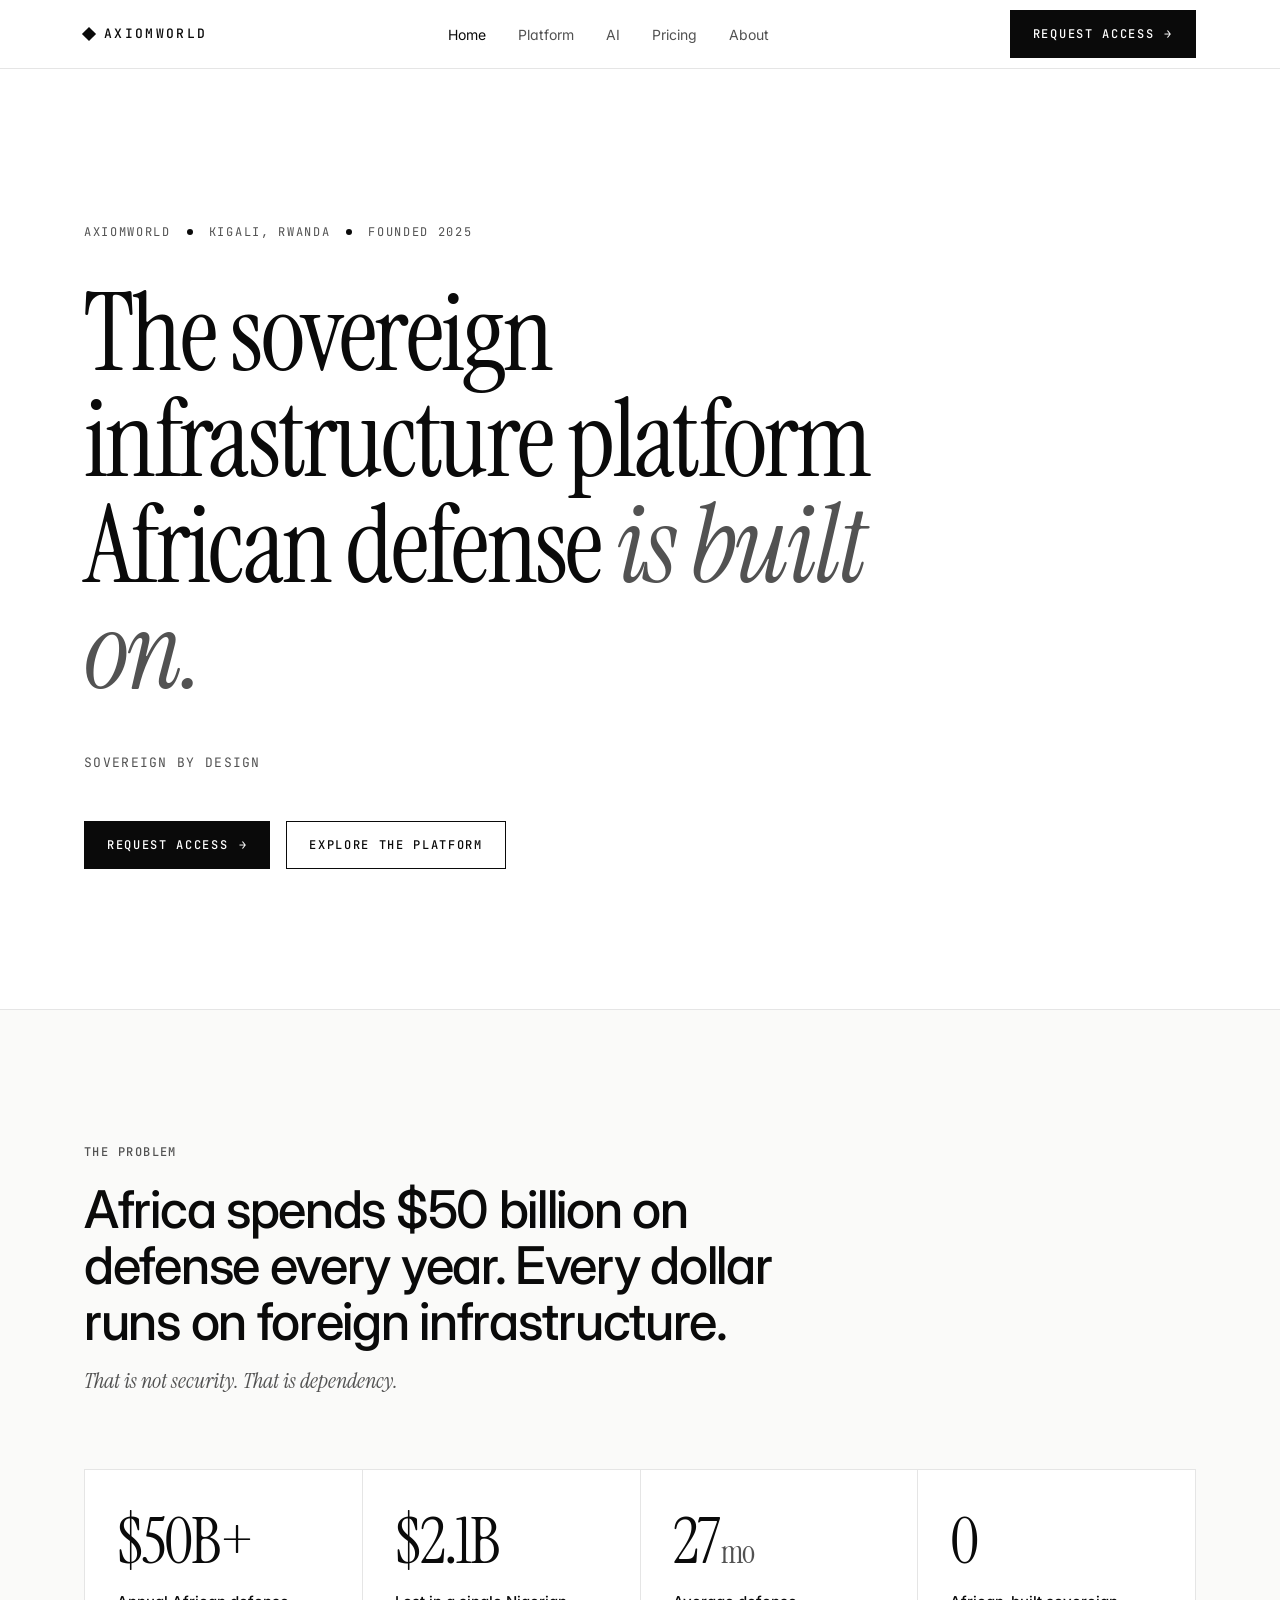
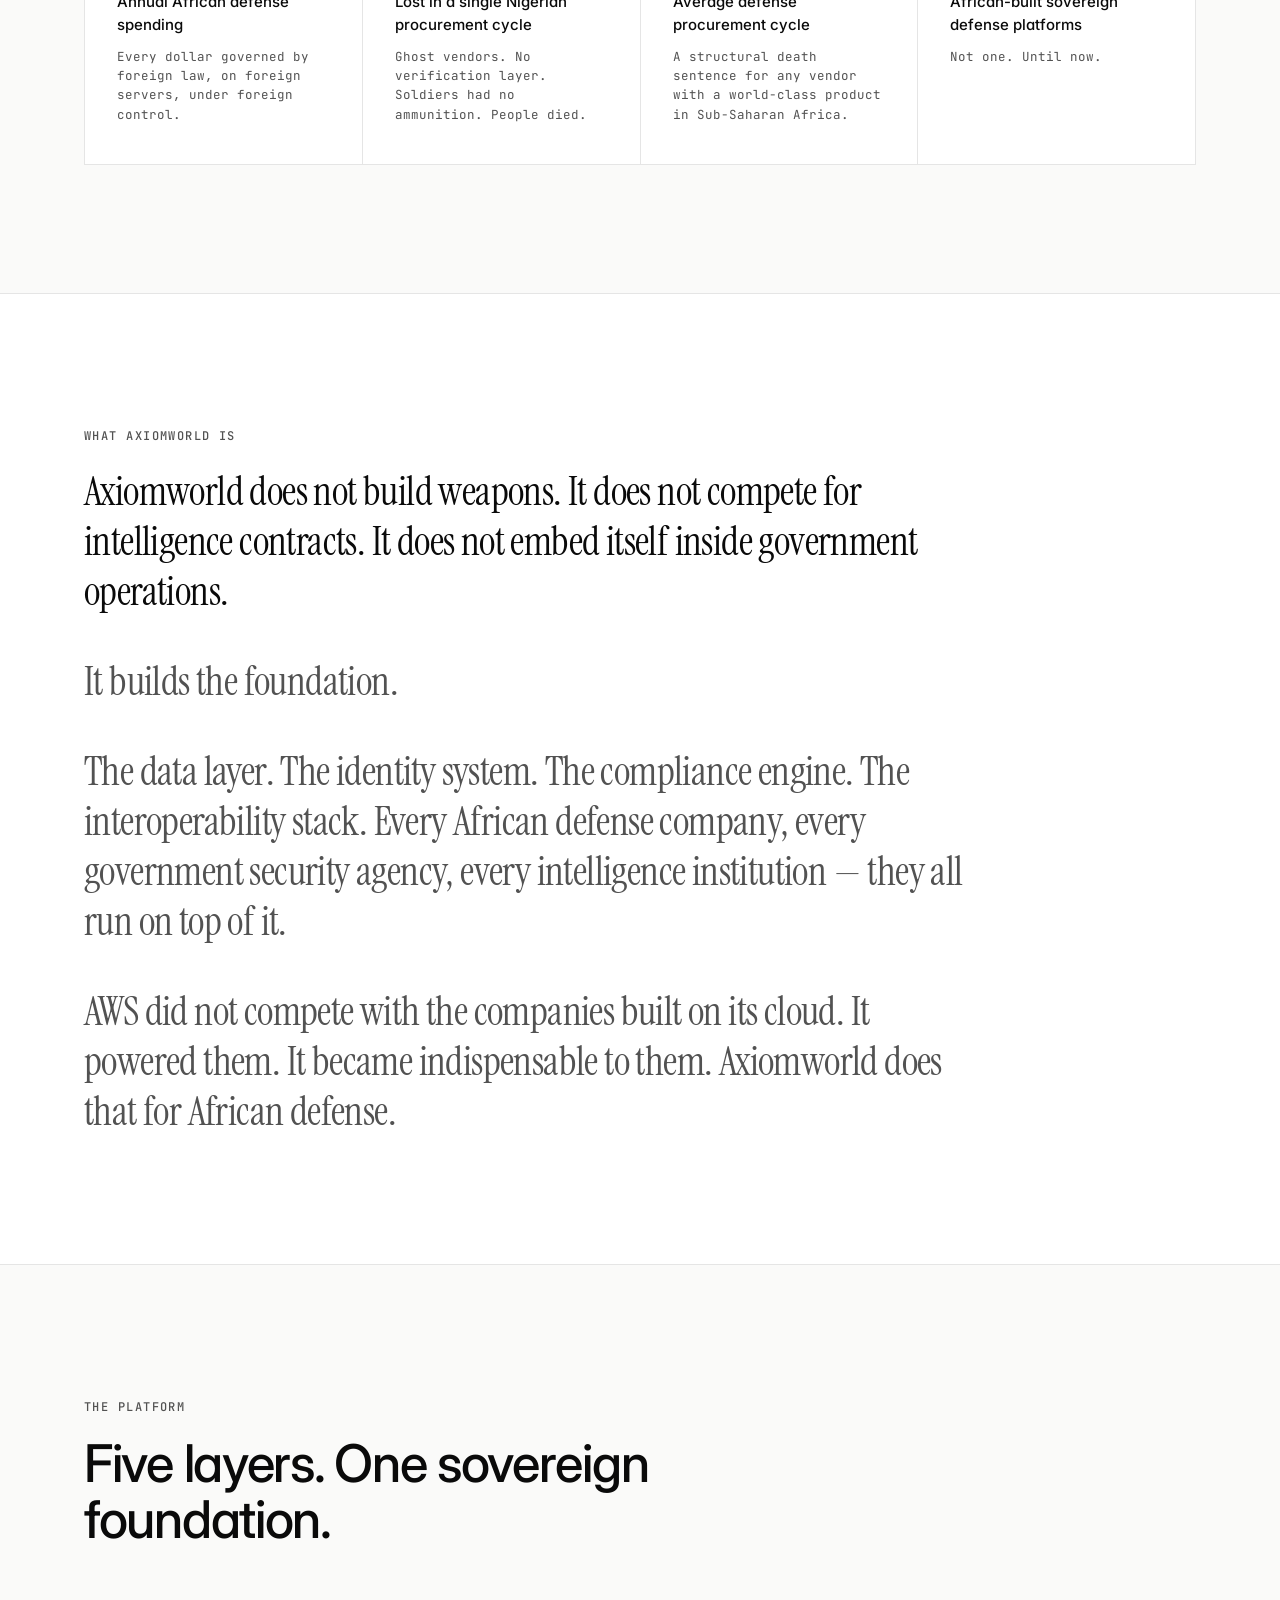
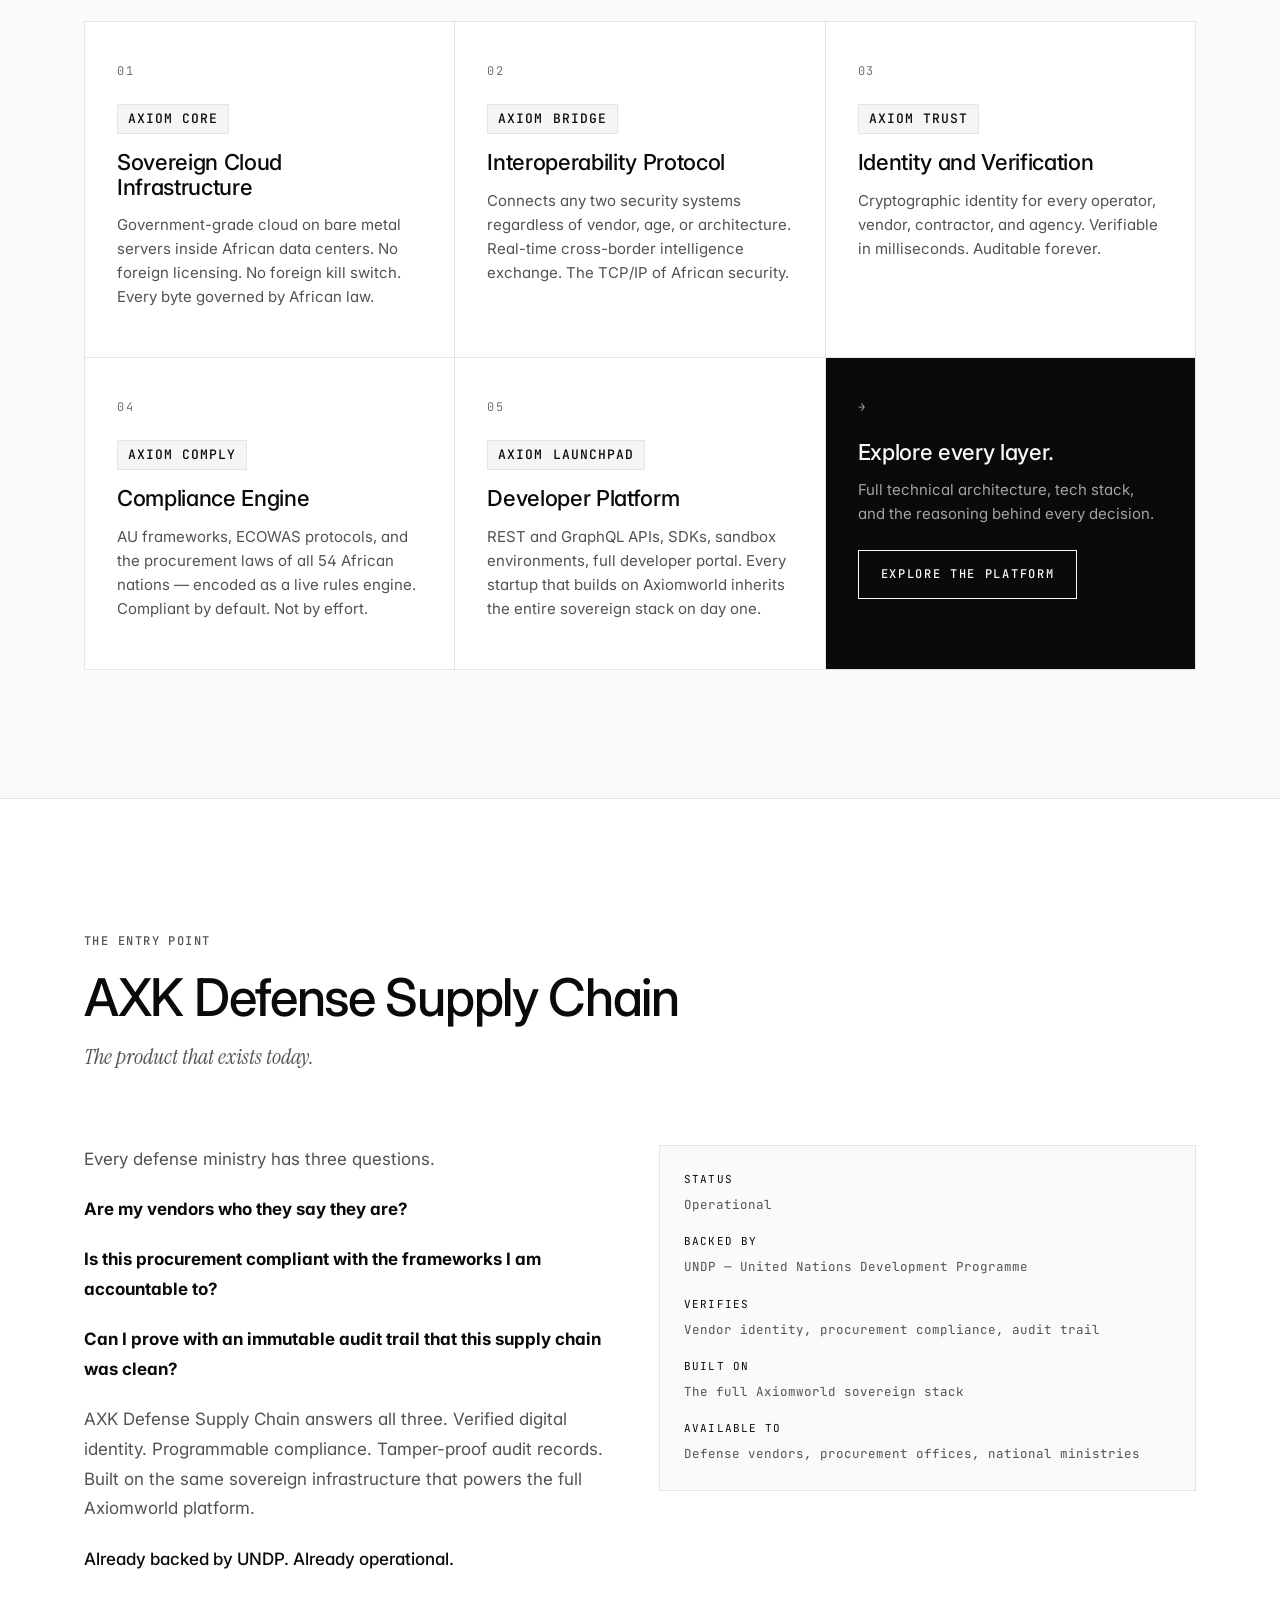
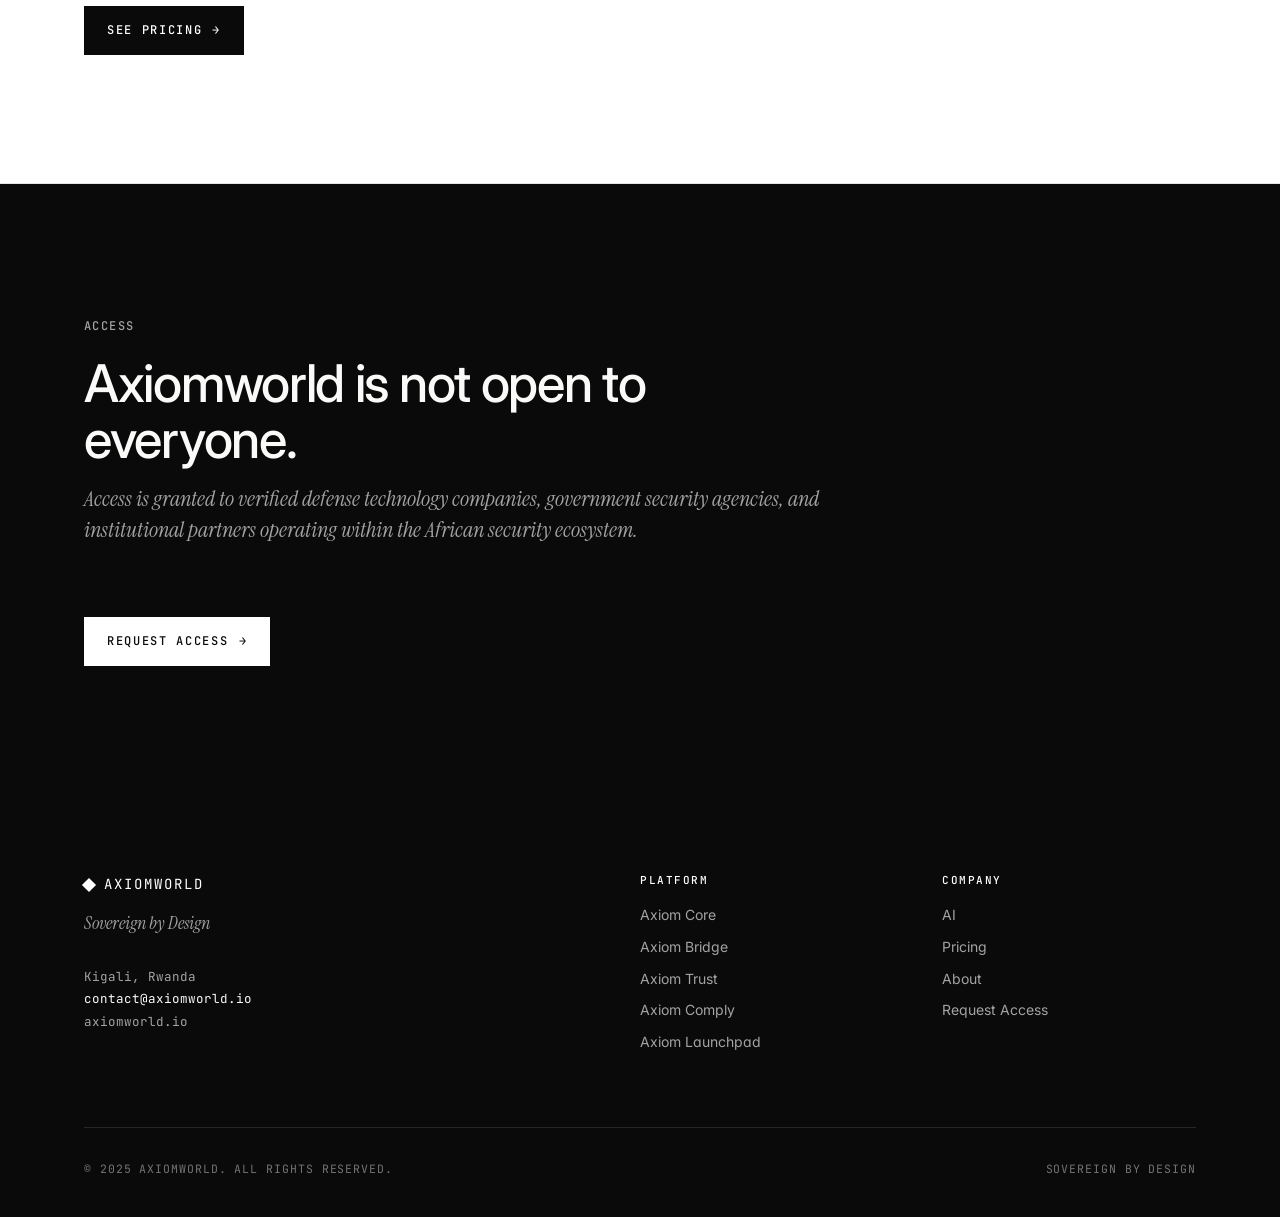
==== index.html @ 34fcff23 "Initial site — Axiomworld sovereign defense infrastructure" ====
<!doctype html>
<html lang="en">
<head>
<meta charset="utf-8" />
<meta name="viewport" content="width=device-width,initial-scale=1" />
<title>Axiomworld — Sovereign Defense Infrastructure</title>
<meta name="description" content="The sovereign infrastructure platform African defense is built on. Five layers. One foundation. Sovereign by design." />
<link rel="preconnect" href="https://fonts.googleapis.com" />
<link rel="preconnect" href="https://fonts.gstatic.com" crossorigin />
<link href="https://fonts.googleapis.com/css2?family=Inter:wght@400;500;600;700&family=JetBrains+Mono:wght@400;500&family=Instrument+Serif:ital@0;1&display=swap" rel="stylesheet" />
<link rel="stylesheet" href="styles.css" />
</head>
<body>

<header class="nav">
  <div class="nav-inner">
    <a href="index.html" class="brand">Axiomworld</a>
    <nav>
      <ul class="nav-links" id="navLinks">
        <li><a href="index.html" class="active">Home</a></li>
        <li><a href="platform.html">Platform</a></li>
        <li><a href="ai.html">AI</a></li>
        <li><a href="pricing.html">Pricing</a></li>
        <li><a href="about.html">About</a></li>
      </ul>
    </nav>
    <div class="nav-cta">
      <a href="request-access.html" class="btn">Request Access <span class="arrow">→</span></a>
      <button class="nav-toggle" id="navToggle" aria-label="Menu">Menu</button>
    </div>
  </div>
</header>

<main>

<section class="hero">
  <div class="container">
    <div class="hero-meta">
      <span>AXIOMWORLD</span>
      <span class="dot"></span>
      <span>Kigali, Rwanda</span>
      <span class="dot"></span>
      <span>Founded 2025</span>
    </div>
    <h1 class="hero-title">The sovereign infrastructure platform African defense <em>is built on.</em></h1>
    <div class="hero-sub">Sovereign by Design</div>
    <div class="hero-actions">
      <a href="request-access.html" class="btn">Request Access <span class="arrow">→</span></a>
      <a href="platform.html" class="btn btn--ghost">Explore the Platform</a>
    </div>
  </div>
</section>

<section class="section section--alt">
  <div class="container">
    <div class="section-head">
      <span class="eyebrow">The Problem</span>
      <h2 class="section-title">Africa spends $50 billion on defense every year. Every dollar runs on foreign infrastructure.</h2>
      <p class="section-kicker">That is not security. That is dependency.</p>
    </div>

    <div class="stats-grid">
      <div class="stat">
        <div class="stat-num">$50B+</div>
        <div class="stat-label">Annual African defense spending</div>
        <div class="stat-desc">Every dollar governed by foreign law, on foreign servers, under foreign control.</div>
      </div>
      <div class="stat">
        <div class="stat-num">$2.1B</div>
        <div class="stat-label">Lost in a single Nigerian procurement cycle</div>
        <div class="stat-desc">Ghost vendors. No verification layer. Soldiers had no ammunition. People died.</div>
      </div>
      <div class="stat">
        <div class="stat-num">27<span style="font-size:0.5em; color: var(--text-muted);"> mo</span></div>
        <div class="stat-label">Average defense procurement cycle</div>
        <div class="stat-desc">A structural death sentence for any vendor with a world-class product in Sub-Saharan Africa.</div>
      </div>
      <div class="stat">
        <div class="stat-num">0</div>
        <div class="stat-label">African-built sovereign defense platforms</div>
        <div class="stat-desc">Not one. Until now.</div>
      </div>
    </div>
  </div>
</section>

<section class="section statement">
  <div class="container">
    <span class="eyebrow">What Axiomworld Is</span>
    <div class="statement-body">
      <p>Axiomworld does not build weapons. It does not compete for intelligence contracts. It does not embed itself inside government operations.</p>
      <p>It builds the foundation.</p>
      <p>The data layer. The identity system. The compliance engine. The interoperability stack. Every African defense company, every government security agency, every intelligence institution — they all run on top of it.</p>
      <p class="muted">AWS did not compete with the companies built on its cloud. It powered them. It became indispensable to them. Axiomworld does that for African defense.</p>
    </div>
  </div>
</section>

<section class="section section--alt">
  <div class="container">
    <div class="section-head">
      <span class="eyebrow">The Platform</span>
      <h2 class="section-title">Five layers. One sovereign foundation.</h2>
    </div>

    <div class="layers">
      <div class="layer">
        <div class="layer-num">01</div>
        <span class="layer-code">AXIOM CORE</span>
        <h3 class="layer-title">Sovereign Cloud Infrastructure</h3>
        <p class="layer-desc">Government-grade cloud on bare metal servers inside African data centers. No foreign licensing. No foreign kill switch. Every byte governed by African law.</p>
      </div>
      <div class="layer">
        <div class="layer-num">02</div>
        <span class="layer-code">AXIOM BRIDGE</span>
        <h3 class="layer-title">Interoperability Protocol</h3>
        <p class="layer-desc">Connects any two security systems regardless of vendor, age, or architecture. Real-time cross-border intelligence exchange. The TCP/IP of African security.</p>
      </div>
      <div class="layer">
        <div class="layer-num">03</div>
        <span class="layer-code">AXIOM TRUST</span>
        <h3 class="layer-title">Identity and Verification</h3>
        <p class="layer-desc">Cryptographic identity for every operator, vendor, contractor, and agency. Verifiable in milliseconds. Auditable forever.</p>
      </div>
      <div class="layer">
        <div class="layer-num">04</div>
        <span class="layer-code">AXIOM COMPLY</span>
        <h3 class="layer-title">Compliance Engine</h3>
        <p class="layer-desc">AU frameworks, ECOWAS protocols, and the procurement laws of all 54 African nations — encoded as a live rules engine. Compliant by default. Not by effort.</p>
      </div>
      <div class="layer">
        <div class="layer-num">05</div>
        <span class="layer-code">AXIOM LAUNCHPAD</span>
        <h3 class="layer-title">Developer Platform</h3>
        <p class="layer-desc">REST and GraphQL APIs, SDKs, sandbox environments, full developer portal. Every startup that builds on Axiomworld inherits the entire sovereign stack on day one.</p>
      </div>
      <div class="layer" style="background: var(--text); color: #fafaf9;">
        <div class="layer-num" style="color:#a3a3a3;">→</div>
        <h3 class="layer-title" style="color:#fafaf9;">Explore every layer.</h3>
        <p class="layer-desc" style="color:#a3a3a3;">Full technical architecture, tech stack, and the reasoning behind every decision.</p>
        <a href="platform.html" class="btn btn--ghost" style="margin-top: 24px; align-self: flex-start; color:#fafaf9; border-color:#fafaf9;">Explore the Platform</a>
      </div>
    </div>
  </div>
</section>

<section class="section">
  <div class="container">
    <div class="section-head">
      <span class="eyebrow">The Entry Point</span>
      <h2 class="section-title">AXK Defense Supply Chain</h2>
      <p class="section-kicker">The product that exists today.</p>
    </div>

    <div class="grid-2">
      <div class="prose">
        <p>Every defense ministry has three questions.</p>
        <p><strong style="color:var(--text);">Are my vendors who they say they are?</strong></p>
        <p><strong style="color:var(--text);">Is this procurement compliant with the frameworks I am accountable to?</strong></p>
        <p><strong style="color:var(--text);">Can I prove with an immutable audit trail that this supply chain was clean?</strong></p>
        <p>AXK Defense Supply Chain answers all three. Verified digital identity. Programmable compliance. Tamper-proof audit records. Built on the same sovereign infrastructure that powers the full Axiomworld platform.</p>
        <p style="color:var(--text); font-weight:500;">Already backed by UNDP. Already operational.</p>
        <div style="margin-top: 32px;">
          <a href="pricing.html" class="btn">See Pricing <span class="arrow">→</span></a>
        </div>
      </div>
      <div class="layer-specs" style="align-self: start;">
        <div>
          <span class="label">Status</span>
          Operational
        </div>
        <div>
          <span class="label">Backed by</span>
          UNDP — United Nations Development Programme
        </div>
        <div>
          <span class="label">Verifies</span>
          Vendor identity, procurement compliance, audit trail
        </div>
        <div>
          <span class="label">Built on</span>
          The full Axiomworld sovereign stack
        </div>
        <div>
          <span class="label">Available to</span>
          Defense vendors, procurement offices, national ministries
        </div>
      </div>
    </div>
  </div>
</section>

<section class="section section--black">
  <div class="container">
    <div class="section-head">
      <span class="eyebrow">Access</span>
      <h2 class="section-title">Axiomworld is not open to everyone.</h2>
      <p class="section-kicker" style="color:#a3a3a3;">Access is granted to verified defense technology companies, government security agencies, and institutional partners operating within the African security ecosystem.</p>
    </div>
    <a href="request-access.html" class="btn" style="background:#fff; color:var(--text); border-color:#fff;">Request Access <span class="arrow">→</span></a>
  </div>
</section>

</main>

<footer class="footer">
  <div class="container">
    <div class="footer-grid">
      <div>
        <div class="footer-brand">Axiomworld</div>
        <div class="footer-tag">Sovereign by Design</div>
        <div class="footer-addr">
          Kigali, Rwanda<br>
          <a href="mailto:contact@axiomworld.io">contact@axiomworld.io</a><br>
          axiomworld.io
        </div>
      </div>
      <div>
        <h4>Platform</h4>
        <ul>
          <li><a href="platform.html">Axiom Core</a></li>
          <li><a href="platform.html">Axiom Bridge</a></li>
          <li><a href="platform.html">Axiom Trust</a></li>
          <li><a href="platform.html">Axiom Comply</a></li>
          <li><a href="platform.html">Axiom Launchpad</a></li>
        </ul>
      </div>
      <div>
        <h4>Company</h4>
        <ul>
          <li><a href="ai.html">AI</a></li>
          <li><a href="pricing.html">Pricing</a></li>
          <li><a href="about.html">About</a></li>
          <li><a href="request-access.html">Request Access</a></li>
        </ul>
      </div>
    </div>
    <div class="footer-base">
      <div>© 2025 Axiomworld. All rights reserved.</div>
      <div>Sovereign by Design</div>
    </div>
  </div>
</footer>

<script>
  (function(){
    var t = document.getElementById('navToggle');
    var l = document.getElementById('navLinks');
    if (t && l) t.addEventListener('click', function(){ l.classList.toggle('open'); });
  })();
</script>

</body>
</html>
---- styles.css ----
/* =========================================================
   AXIOMWORLD — SOVEREIGN BY DESIGN
   ========================================================= */

:root {
  --bg:          #ffffff;
  --bg-alt:      #fafaf9;
  --bg-deep:     #f5f5f4;
  --text:        #0a0a0a;
  --text-muted:  #525252;
  --text-faint:  #737373;
  --border:      #e5e5e5;
  --border-bold: #0a0a0a;
  --accent:      #0a0a0a;
  --code-bg:     #f5f5f4;
  --sig-red:     #9f1239;

  --font-sans:    'Inter', -apple-system, BlinkMacSystemFont, 'Segoe UI', sans-serif;
  --font-mono:    'JetBrains Mono', ui-monospace, 'SF Mono', Menlo, monospace;
  --font-display: 'Instrument Serif', 'Times New Roman', serif;

  --max-w: 1240px;
  --pad-x: clamp(24px, 5vw, 72px);
}

* { box-sizing: border-box; margin: 0; padding: 0; }

html {
  scroll-behavior: smooth;
  -webkit-text-size-adjust: 100%;
}

body {
  background: var(--bg);
  color: var(--text);
  font-family: var(--font-sans);
  font-size: 16px;
  line-height: 1.55;
  font-weight: 400;
  -webkit-font-smoothing: antialiased;
  -moz-osx-font-smoothing: grayscale;
  font-feature-settings: 'ss01', 'cv11';
}

a { color: inherit; text-decoration: none; }
img { max-width: 100%; display: block; }

/* =========================================================
   LAYOUT PRIMITIVES
   ========================================================= */

.container {
  max-width: var(--max-w);
  margin: 0 auto;
  padding-left: var(--pad-x);
  padding-right: var(--pad-x);
  width: 100%;
}

.section {
  padding: clamp(72px, 10vw, 140px) 0;
  border-top: 1px solid var(--border);
}

.section--alt { background: var(--bg-alt); }
.section--deep { background: var(--bg-deep); }
.section--black { background: var(--text); color: #fafaf9; }
.section--black .eyebrow { color: #a3a3a3; }
.section--black .section-title { color: #fafaf9; }

.section-head {
  margin-bottom: clamp(40px, 6vw, 72px);
  max-width: 760px;
}

/* =========================================================
   TYPOGRAPHY
   ========================================================= */

.eyebrow {
  font-family: var(--font-mono);
  font-size: 12px;
  font-weight: 500;
  text-transform: uppercase;
  letter-spacing: 0.12em;
  color: var(--text-muted);
  display: inline-block;
  margin-bottom: 20px;
}

.eyebrow--num::before {
  content: attr(data-num) ' — ';
  color: var(--text);
}

h1, h2, h3, h4 { font-weight: 500; letter-spacing: -0.02em; line-height: 1.1; }

.display {
  font-family: var(--font-display);
  font-weight: 400;
  font-size: clamp(40px, 7vw, 88px);
  line-height: 1.02;
  letter-spacing: -0.02em;
}

.section-title {
  font-size: clamp(30px, 4.2vw, 52px);
  line-height: 1.08;
  letter-spacing: -0.025em;
  margin-bottom: 16px;
  font-weight: 500;
}

.section-kicker {
  font-family: var(--font-display);
  font-style: italic;
  color: var(--text-muted);
  font-size: clamp(18px, 2vw, 22px);
  line-height: 1.4;
  margin-bottom: 28px;
  font-weight: 400;
}

.lede {
  font-size: clamp(17px, 1.5vw, 20px);
  line-height: 1.55;
  color: var(--text);
  max-width: 680px;
}

.body-text {
  color: var(--text-muted);
  font-size: 16px;
  line-height: 1.65;
  max-width: 640px;
}
.body-text p + p { margin-top: 1em; }

.mono {
  font-family: var(--font-mono);
  font-size: 12.5px;
  letter-spacing: 0.02em;
  color: var(--text-muted);
}

hr.rule {
  border: none;
  border-top: 1px solid var(--border);
  margin: 64px 0;
}

hr.rule--bold {
  border: none;
  border-top: 2px solid var(--border-bold);
  margin: 40px 0;
}

/* =========================================================
   NAV
   ========================================================= */

.nav {
  position: sticky;
  top: 0;
  z-index: 50;
  background: rgba(255,255,255,0.88);
  backdrop-filter: saturate(180%) blur(12px);
  -webkit-backdrop-filter: saturate(180%) blur(12px);
  border-bottom: 1px solid var(--border);
}

.nav-inner {
  display: flex;
  align-items: center;
  justify-content: space-between;
  height: 68px;
  max-width: var(--max-w);
  margin: 0 auto;
  padding-left: var(--pad-x);
  padding-right: var(--pad-x);
}

.brand {
  font-family: var(--font-mono);
  font-weight: 500;
  font-size: 13px;
  letter-spacing: 0.18em;
  text-transform: uppercase;
  color: var(--text);
  display: flex;
  align-items: center;
  gap: 10px;
}
.brand::before {
  content: '';
  display: inline-block;
  width: 10px; height: 10px;
  background: var(--text);
  transform: rotate(45deg);
}

.nav-links {
  display: flex;
  align-items: center;
  gap: 32px;
  list-style: none;
}
.nav-links a {
  font-size: 14px;
  color: var(--text-muted);
  transition: color 0.15s ease;
  padding: 8px 0;
}
.nav-links a:hover,
.nav-links a.active { color: var(--text); }

.nav-cta { display: flex; align-items: center; gap: 16px; }

.nav-toggle {
  display: none;
  background: none; border: none;
  font-family: var(--font-mono);
  font-size: 12px;
  text-transform: uppercase;
  letter-spacing: 0.12em;
  color: var(--text);
  cursor: pointer;
}

@media (max-width: 860px) {
  .nav-links { display: none; }
  .nav-links.open {
    display: flex;
    position: absolute;
    top: 68px; left: 0; right: 0;
    flex-direction: column;
    align-items: flex-start;
    background: #fff;
    padding: 24px var(--pad-x) 32px;
    border-bottom: 1px solid var(--border);
    gap: 20px;
  }
  .nav-toggle { display: block; }
  .nav-cta .btn { display: none; }
}

/* =========================================================
   BUTTONS
   ========================================================= */

.btn {
  display: inline-flex;
  align-items: center;
  gap: 10px;
  font-family: var(--font-mono);
  font-size: 12px;
  font-weight: 500;
  letter-spacing: 0.14em;
  text-transform: uppercase;
  padding: 14px 22px;
  background: var(--text);
  color: #fff;
  border: 1px solid var(--text);
  cursor: pointer;
  transition: all 0.18s ease;
  white-space: nowrap;
}
.btn:hover { background: #fff; color: var(--text); }

.btn--ghost {
  background: transparent;
  color: var(--text);
  border-color: var(--text);
}
.btn--ghost:hover { background: var(--text); color: #fff; }

.btn--inline {
  padding: 0;
  background: none;
  color: var(--text);
  border: none;
  border-bottom: 1px solid var(--text);
  border-radius: 0;
  padding-bottom: 2px;
  font-size: 12px;
  letter-spacing: 0.14em;
}
.btn--inline:hover { background: none; color: var(--text-muted); border-bottom-color: var(--text-muted); }

.btn .arrow { transition: transform 0.18s ease; }
.btn:hover .arrow { transform: translateX(4px); }

/* =========================================================
   HERO
   ========================================================= */

.hero {
  padding-top: clamp(80px, 12vw, 160px);
  padding-bottom: clamp(80px, 12vw, 140px);
  border-top: none;
  position: relative;
}

.hero-grid {
  display: grid;
  grid-template-columns: minmax(0, 1fr);
  gap: 48px;
}

.hero-meta {
  font-family: var(--font-mono);
  font-size: 12px;
  letter-spacing: 0.14em;
  text-transform: uppercase;
  color: var(--text-muted);
  margin-bottom: 40px;
  display: flex;
  gap: 16px;
  flex-wrap: wrap;
  align-items: center;
}
.hero-meta .dot { width: 6px; height: 6px; background: var(--text); border-radius: 50%; display:inline-block; }

.hero-title {
  font-family: var(--font-display);
  font-weight: 400;
  font-size: clamp(44px, 8.5vw, 108px);
  line-height: 0.98;
  letter-spacing: -0.025em;
  max-width: 18ch;
  margin-bottom: 48px;
}
.hero-title em {
  font-style: italic;
  color: var(--text-muted);
}

.hero-sub {
  font-family: var(--font-mono);
  font-size: 13px;
  letter-spacing: 0.1em;
  text-transform: uppercase;
  color: var(--text-muted);
  margin-bottom: 48px;
}

.hero-actions { display: flex; gap: 16px; flex-wrap: wrap; }

/* =========================================================
   STATS GRID
   ========================================================= */

.stats-grid {
  display: grid;
  grid-template-columns: repeat(auto-fit, minmax(260px, 1fr));
  gap: 0;
  border-top: 1px solid var(--border);
  border-left: 1px solid var(--border);
}

.stat {
  padding: 40px 32px;
  border-right: 1px solid var(--border);
  border-bottom: 1px solid var(--border);
  background: var(--bg);
}

.stat-num {
  font-family: var(--font-display);
  font-size: clamp(48px, 5vw, 72px);
  line-height: 1;
  letter-spacing: -0.03em;
  margin-bottom: 16px;
  font-weight: 400;
}
.stat-label {
  font-weight: 500;
  font-size: 15px;
  margin-bottom: 10px;
  color: var(--text);
}
.stat-desc {
  font-family: var(--font-mono);
  font-size: 12.5px;
  line-height: 1.55;
  color: var(--text-muted);
}

/* =========================================================
   LAYER / FEATURE CARDS
   ========================================================= */

.layers {
  display: grid;
  grid-template-columns: repeat(auto-fit, minmax(320px, 1fr));
  gap: 0;
  border-top: 1px solid var(--border);
  border-left: 1px solid var(--border);
}
.layer {
  padding: 40px 32px 48px;
  border-right: 1px solid var(--border);
  border-bottom: 1px solid var(--border);
  background: var(--bg);
  display: flex;
  flex-direction: column;
}
.layer-num {
  font-family: var(--font-mono);
  font-size: 12px;
  letter-spacing: 0.14em;
  color: var(--text-faint);
  margin-bottom: 24px;
}
.layer-code {
  font-family: var(--font-mono);
  font-size: 13px;
  font-weight: 500;
  letter-spacing: 0.08em;
  background: var(--code-bg);
  color: var(--text);
  padding: 4px 10px;
  align-self: flex-start;
  margin-bottom: 16px;
  border: 1px solid var(--border);
}
.layer-title {
  font-size: 22px;
  font-weight: 500;
  margin-bottom: 14px;
  letter-spacing: -0.015em;
}
.layer-desc {
  color: var(--text-muted);
  font-size: 15px;
  line-height: 1.6;
}

/* Full-width layer rows (Platform page) */
.layer-row {
  display: grid;
  grid-template-columns: 180px minmax(0, 1fr) minmax(0, 360px);
  gap: 48px;
  padding: 64px 0;
  border-bottom: 1px solid var(--border);
  align-items: start;
}
.layer-row:last-child { border-bottom: none; }
.layer-row .layer-num { margin-bottom: 0; padding-top: 6px; }
.layer-row-main h3 {
  font-size: clamp(26px, 2.8vw, 36px);
  font-weight: 500;
  margin-bottom: 10px;
  letter-spacing: -0.02em;
}
.layer-row-main .layer-code { margin-bottom: 20px; }
.layer-row-main p {
  color: var(--text-muted);
  font-size: 16px;
  line-height: 1.7;
}
.layer-row-main p + p { margin-top: 1em; }
.layer-specs {
  font-family: var(--font-mono);
  font-size: 12.5px;
  line-height: 1.8;
  color: var(--text-muted);
  background: var(--bg-alt);
  padding: 24px;
  border: 1px solid var(--border);
}
.layer-specs .label {
  color: var(--text);
  text-transform: uppercase;
  letter-spacing: 0.1em;
  font-size: 11px;
  display: block;
  margin-bottom: 4px;
}
.layer-specs > div + div { margin-top: 16px; }

@media (max-width: 900px) {
  .layer-row { grid-template-columns: 1fr; gap: 24px; padding: 48px 0; }
}

/* =========================================================
   STACK TABLE
   ========================================================= */

.stack-table {
  width: 100%;
  border-collapse: collapse;
  font-family: var(--font-mono);
  font-size: 13.5px;
  border-top: 1px solid var(--border);
}
.stack-table td {
  padding: 18px 16px;
  border-bottom: 1px solid var(--border);
  vertical-align: top;
}
.stack-table td:first-child {
  color: var(--text-muted);
  text-transform: uppercase;
  letter-spacing: 0.08em;
  font-size: 12px;
  width: 44%;
}
.stack-table td:last-child { color: var(--text); }

/* =========================================================
   AI CAPABILITY CARDS
   ========================================================= */

.ai-list { display: grid; gap: 0; border-top: 1px solid var(--border); }
.ai-item {
  display: grid;
  grid-template-columns: 80px minmax(0, 1fr) minmax(0, 320px);
  gap: 40px;
  padding: 48px 0;
  border-bottom: 1px solid var(--border);
  align-items: start;
}
.ai-item-num {
  font-family: var(--font-display);
  font-size: 44px;
  line-height: 1;
  color: var(--text-muted);
}
.ai-item-body .eyebrow { margin-bottom: 10px; }
.ai-item-body h3 {
  font-size: clamp(22px, 2.2vw, 28px);
  font-weight: 500;
  letter-spacing: -0.015em;
  margin-bottom: 14px;
}
.ai-item-body p {
  color: var(--text-muted);
  font-size: 15.5px;
  line-height: 1.7;
}
.ai-item-spec {
  font-family: var(--font-mono);
  font-size: 12.5px;
  line-height: 1.75;
  color: var(--text-muted);
  border-left: 2px solid var(--text);
  padding-left: 20px;
}
.ai-item-spec .label {
  display: block;
  color: var(--text);
  font-size: 11px;
  text-transform: uppercase;
  letter-spacing: 0.1em;
  margin-bottom: 2px;
}
.ai-item-spec > div + div { margin-top: 12px; }

@media (max-width: 900px) {
  .ai-item { grid-template-columns: 1fr; gap: 20px; padding: 40px 0; }
}

/* =========================================================
   PRICING
   ========================================================= */

.pricing-group-title {
  font-family: var(--font-mono);
  font-size: 12px;
  text-transform: uppercase;
  letter-spacing: 0.14em;
  color: var(--text);
  margin-bottom: 10px;
}
.pricing-group-desc {
  font-family: var(--font-display);
  font-style: italic;
  color: var(--text-muted);
  font-size: 18px;
  margin-bottom: 40px;
  max-width: 620px;
}

.price-grid {
  display: grid;
  grid-template-columns: repeat(auto-fit, minmax(280px, 1fr));
  gap: 0;
  border-top: 1px solid var(--border);
  border-left: 1px solid var(--border);
  margin-bottom: 80px;
}
.price-card {
  padding: 40px 32px;
  border-right: 1px solid var(--border);
  border-bottom: 1px solid var(--border);
  background: var(--bg);
  display: flex;
  flex-direction: column;
}
.price-tier {
  font-family: var(--font-mono);
  font-size: 12px;
  letter-spacing: 0.14em;
  text-transform: uppercase;
  color: var(--text-muted);
  margin-bottom: 20px;
}
.price-amount {
  font-family: var(--font-display);
  font-size: 42px;
  letter-spacing: -0.02em;
  line-height: 1;
  margin-bottom: 8px;
}
.price-amount .per {
  font-family: var(--font-sans);
  font-size: 14px;
  color: var(--text-muted);
  font-style: normal;
  letter-spacing: 0;
}
.price-for {
  font-size: 14px;
  color: var(--text-muted);
  margin-bottom: 24px;
  line-height: 1.5;
}
.price-feats {
  list-style: none;
  padding: 0;
  margin: 0 0 24px;
  font-size: 14px;
  line-height: 1.7;
}
.price-feats li {
  padding: 8px 0;
  border-bottom: 1px dashed var(--border);
  color: var(--text);
}
.price-feats li:last-child { border-bottom: none; }
.price-usage {
  font-family: var(--font-mono);
  font-size: 11.5px;
  line-height: 1.7;
  color: var(--text-muted);
  background: var(--bg-alt);
  padding: 14px 16px;
  border: 1px solid var(--border);
  margin-bottom: 24px;
}
.price-usage div + div { margin-top: 4px; }
.price-card .btn { align-self: flex-start; margin-top: auto; }

/* =========================================================
   ABOUT / EVIDENCE
   ========================================================= */

.prose { max-width: 720px; }
.prose p { color: var(--text-muted); font-size: 17px; line-height: 1.75; }
.prose p + p { margin-top: 1.2em; }
.prose h3 {
  margin-top: 56px;
  margin-bottom: 14px;
  font-size: 22px;
  font-weight: 500;
  letter-spacing: -0.01em;
  color: var(--text);
}

.evidence {
  display: grid;
  grid-template-columns: repeat(auto-fit, minmax(300px, 1fr));
  gap: 0;
  border-top: 1px solid var(--border);
  border-left: 1px solid var(--border);
}
.evidence-item {
  padding: 32px;
  border-right: 1px solid var(--border);
  border-bottom: 1px solid var(--border);
  background: var(--bg);
}
.evidence-year {
  font-family: var(--font-mono);
  font-size: 12px;
  letter-spacing: 0.12em;
  text-transform: uppercase;
  color: var(--text-muted);
  margin-bottom: 10px;
}
.evidence-title {
  font-weight: 500;
  font-size: 18px;
  margin-bottom: 12px;
  letter-spacing: -0.01em;
}
.evidence-text {
  font-size: 14.5px;
  line-height: 1.6;
  color: var(--text-muted);
}

/* =========================================================
   FORM
   ========================================================= */

.form-grid {
  display: grid;
  grid-template-columns: minmax(0, 1fr) minmax(0, 1fr);
  gap: 24px;
  max-width: 720px;
}
.form-field { display: flex; flex-direction: column; }
.form-field--wide { grid-column: 1 / -1; }
.form-label {
  font-family: var(--font-mono);
  font-size: 11px;
  letter-spacing: 0.14em;
  text-transform: uppercase;
  color: var(--text-muted);
  margin-bottom: 8px;
}
.form-input,
.form-textarea {
  font-family: var(--font-sans);
  font-size: 15px;
  padding: 12px 14px;
  border: 1px solid var(--border);
  background: #fff;
  color: var(--text);
  transition: border-color 0.15s ease;
  width: 100%;
}
.form-input:focus,
.form-textarea:focus { outline: none; border-color: var(--text); }
.form-textarea { min-height: 140px; resize: vertical; }

.form-actions { margin-top: 32px; grid-column: 1 / -1; }

@media (max-width: 640px) {
  .form-grid { grid-template-columns: 1fr; }
}

/* =========================================================
   BANNER / BIG STATEMENT
   ========================================================= */

.statement {
  padding: clamp(80px, 10vw, 140px) 0;
}
.statement-body {
  max-width: 900px;
}
.statement-body p {
  font-family: var(--font-display);
  font-size: clamp(26px, 3.2vw, 40px);
  line-height: 1.25;
  letter-spacing: -0.015em;
  color: var(--text);
}
.statement-body p + p { margin-top: 1em; color: var(--text-muted); }

/* =========================================================
   FOOTER
   ========================================================= */

.footer {
  background: var(--text);
  color: #a3a3a3;
  padding: 80px 0 40px;
}
.footer-grid {
  display: grid;
  grid-template-columns: 2fr 1fr 1fr;
  gap: 48px;
  margin-bottom: 64px;
}
@media (max-width: 760px) {
  .footer-grid { grid-template-columns: 1fr; gap: 40px; }
}
.footer-brand {
  font-family: var(--font-mono);
  color: #fff;
  font-size: 14px;
  letter-spacing: 0.14em;
  text-transform: uppercase;
  margin-bottom: 14px;
  display: flex; align-items: center; gap: 10px;
}
.footer-brand::before {
  content: '';
  width: 10px; height: 10px;
  background: #fff;
  transform: rotate(45deg);
  display: inline-block;
}
.footer-tag {
  font-family: var(--font-display);
  font-style: italic;
  color: #a3a3a3;
  font-size: 18px;
  margin-bottom: 28px;
}
.footer-addr {
  font-family: var(--font-mono);
  font-size: 12.5px;
  line-height: 1.8;
  color: #a3a3a3;
}
.footer-addr a { color: #fafaf9; }
.footer h4 {
  font-family: var(--font-mono);
  font-size: 11px;
  text-transform: uppercase;
  letter-spacing: 0.14em;
  color: #fff;
  margin-bottom: 18px;
  font-weight: 500;
}
.footer ul { list-style: none; }
.footer li { margin-bottom: 10px; font-size: 14px; }
.footer li a { color: #a3a3a3; transition: color 0.15s; }
.footer li a:hover { color: #fff; }

.footer-base {
  padding-top: 32px;
  border-top: 1px solid #262626;
  display: flex;
  justify-content: space-between;
  font-family: var(--font-mono);
  font-size: 11.5px;
  color: #737373;
  letter-spacing: 0.08em;
  text-transform: uppercase;
}
@media (max-width: 640px) {
  .footer-base { flex-direction: column; gap: 10px; }
}

/* =========================================================
   UTILITIES
   ========================================================= */

.mt-xl { margin-top: clamp(40px, 6vw, 72px); }
.mb-xl { margin-bottom: clamp(40px, 6vw, 72px); }
.center { text-align: center; }
.muted { color: var(--text-muted); }
.grid-2 {
  display: grid;
  grid-template-columns: repeat(2, minmax(0, 1fr));
  gap: clamp(24px, 3vw, 48px);
}
@media (max-width: 760px) { .grid-2 { grid-template-columns: 1fr; } }
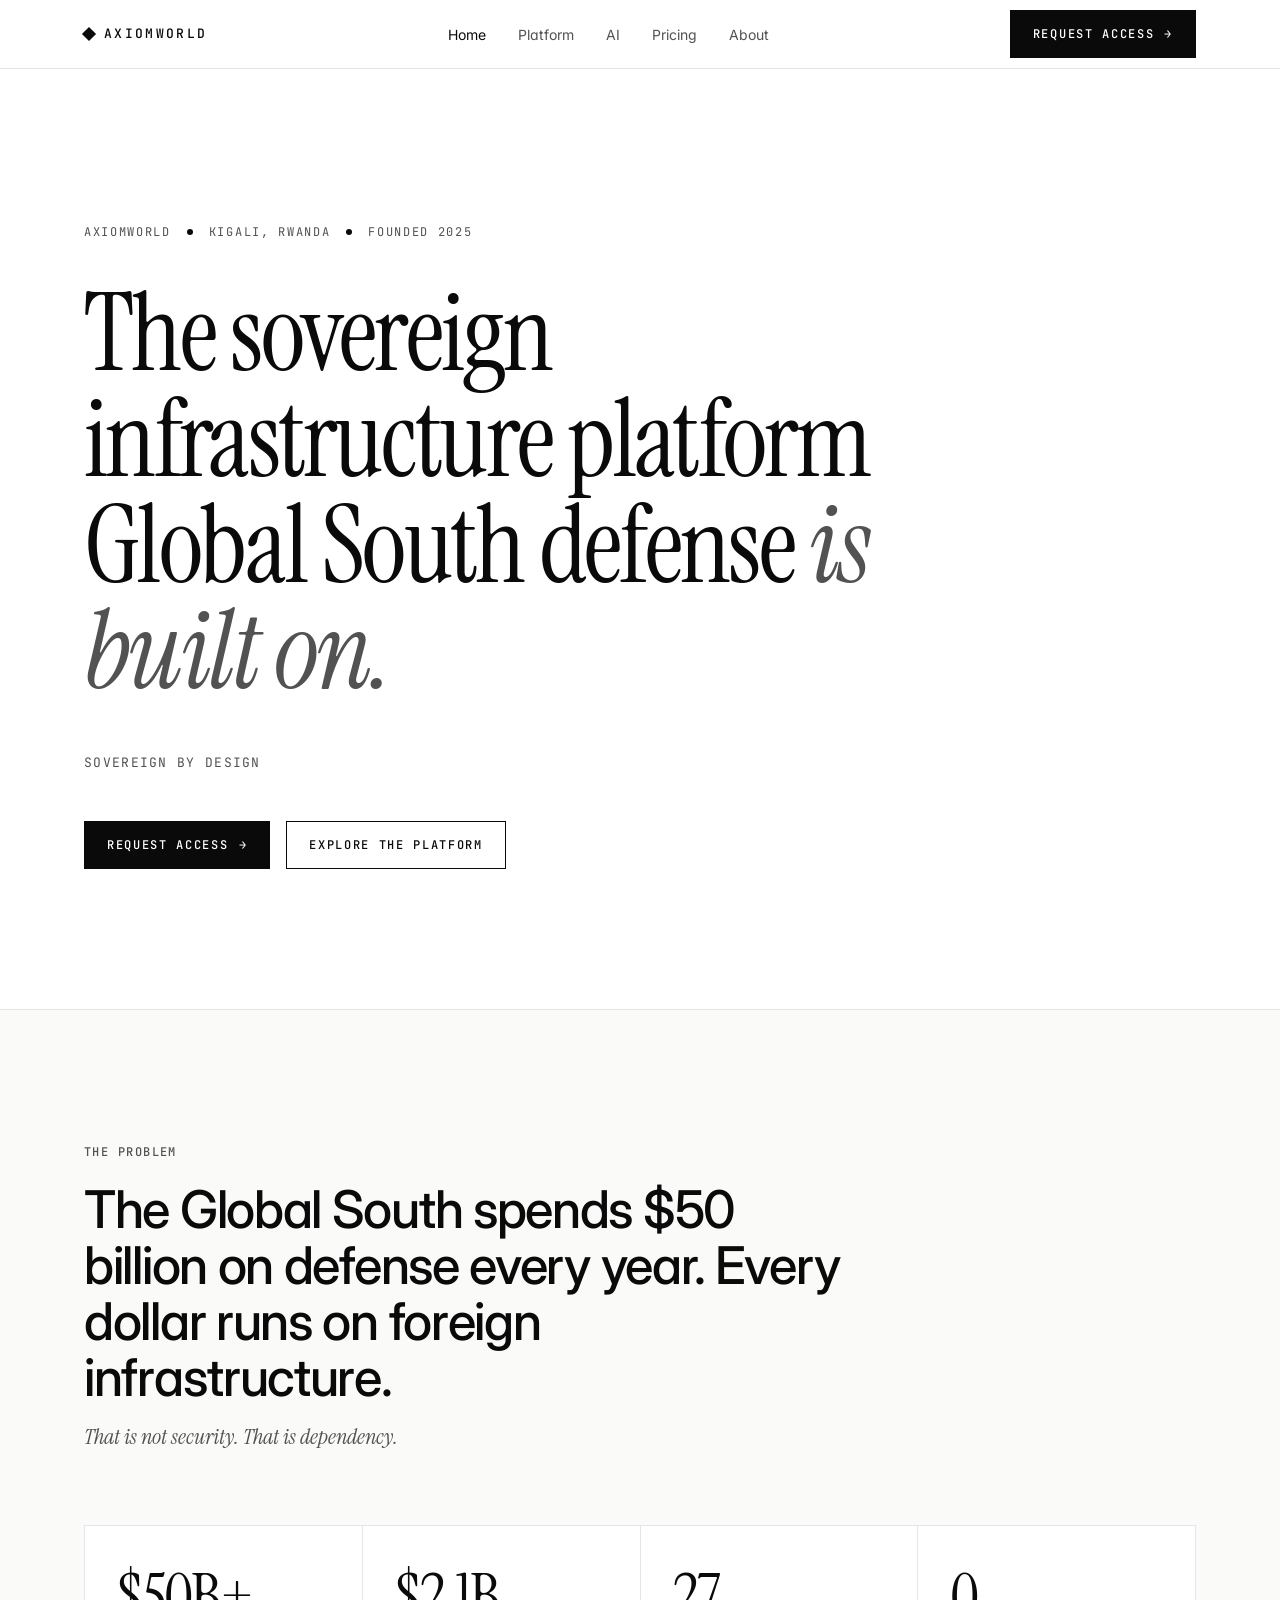
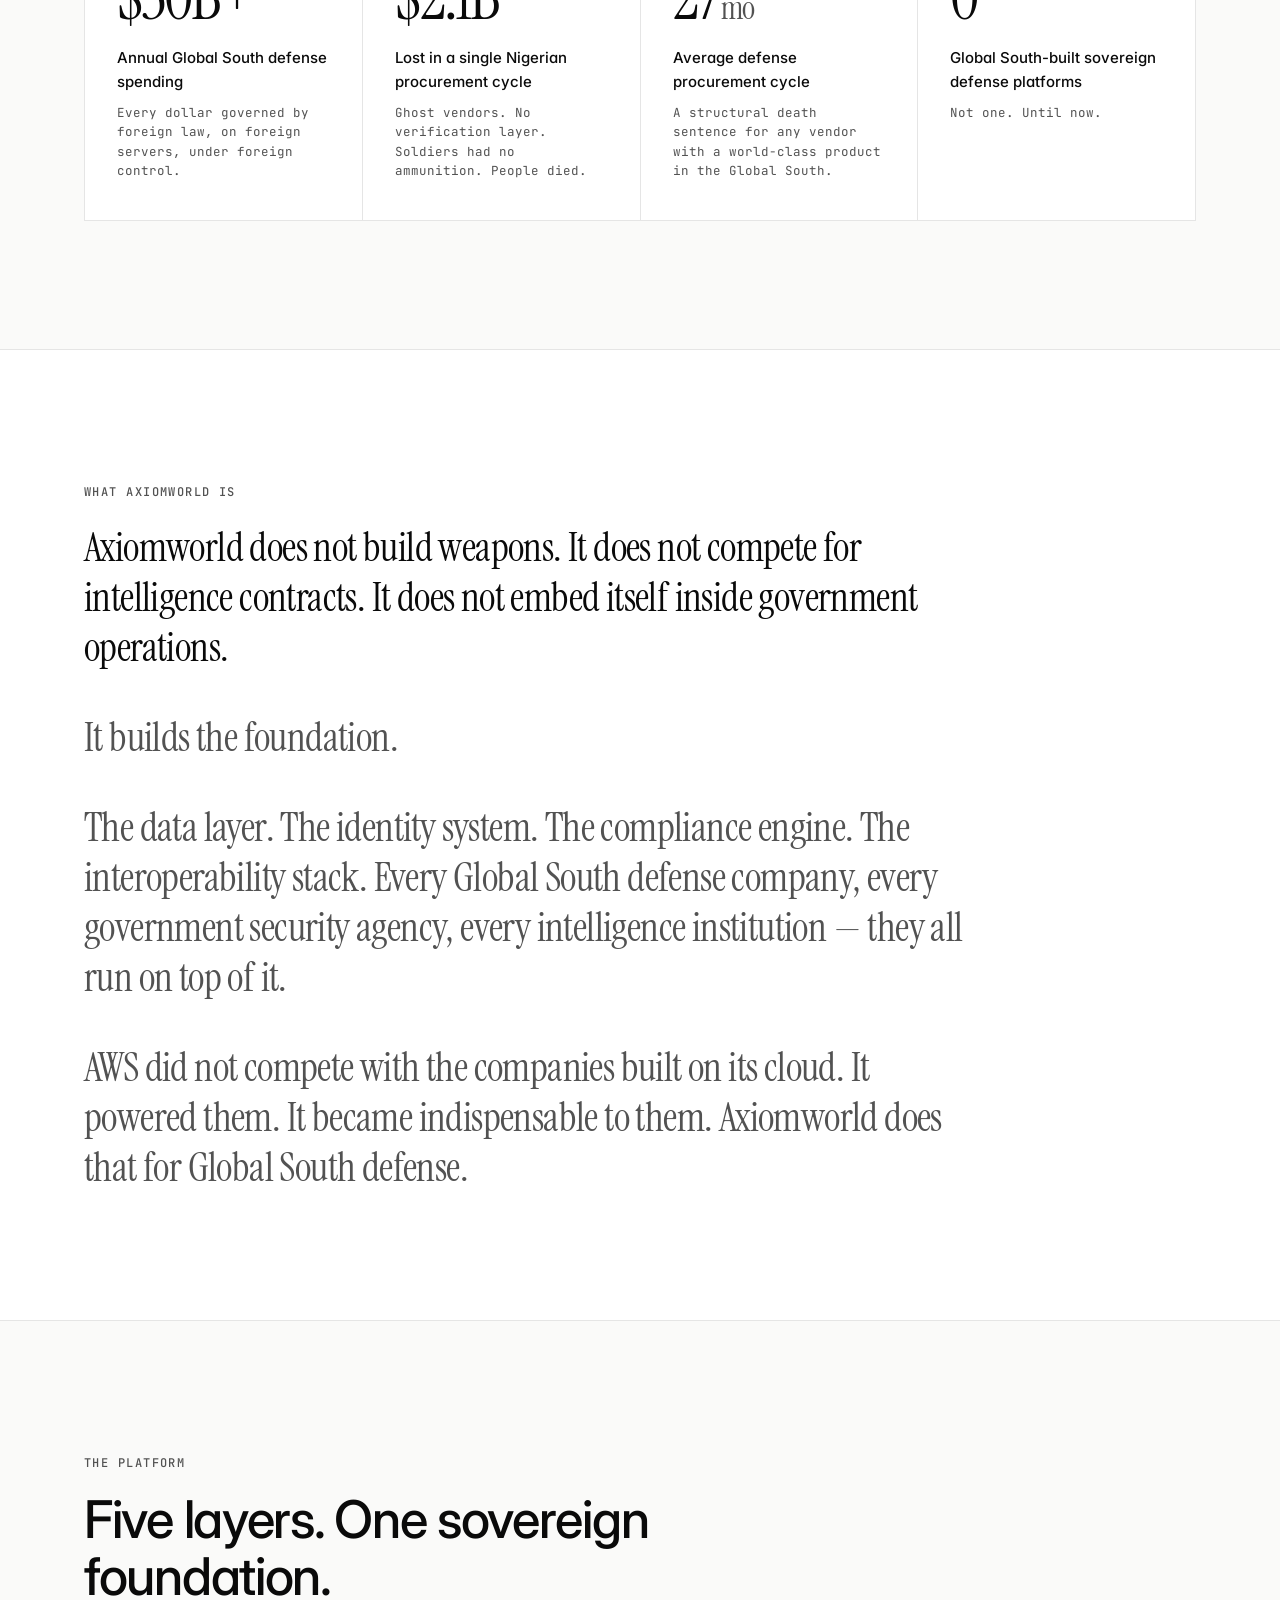
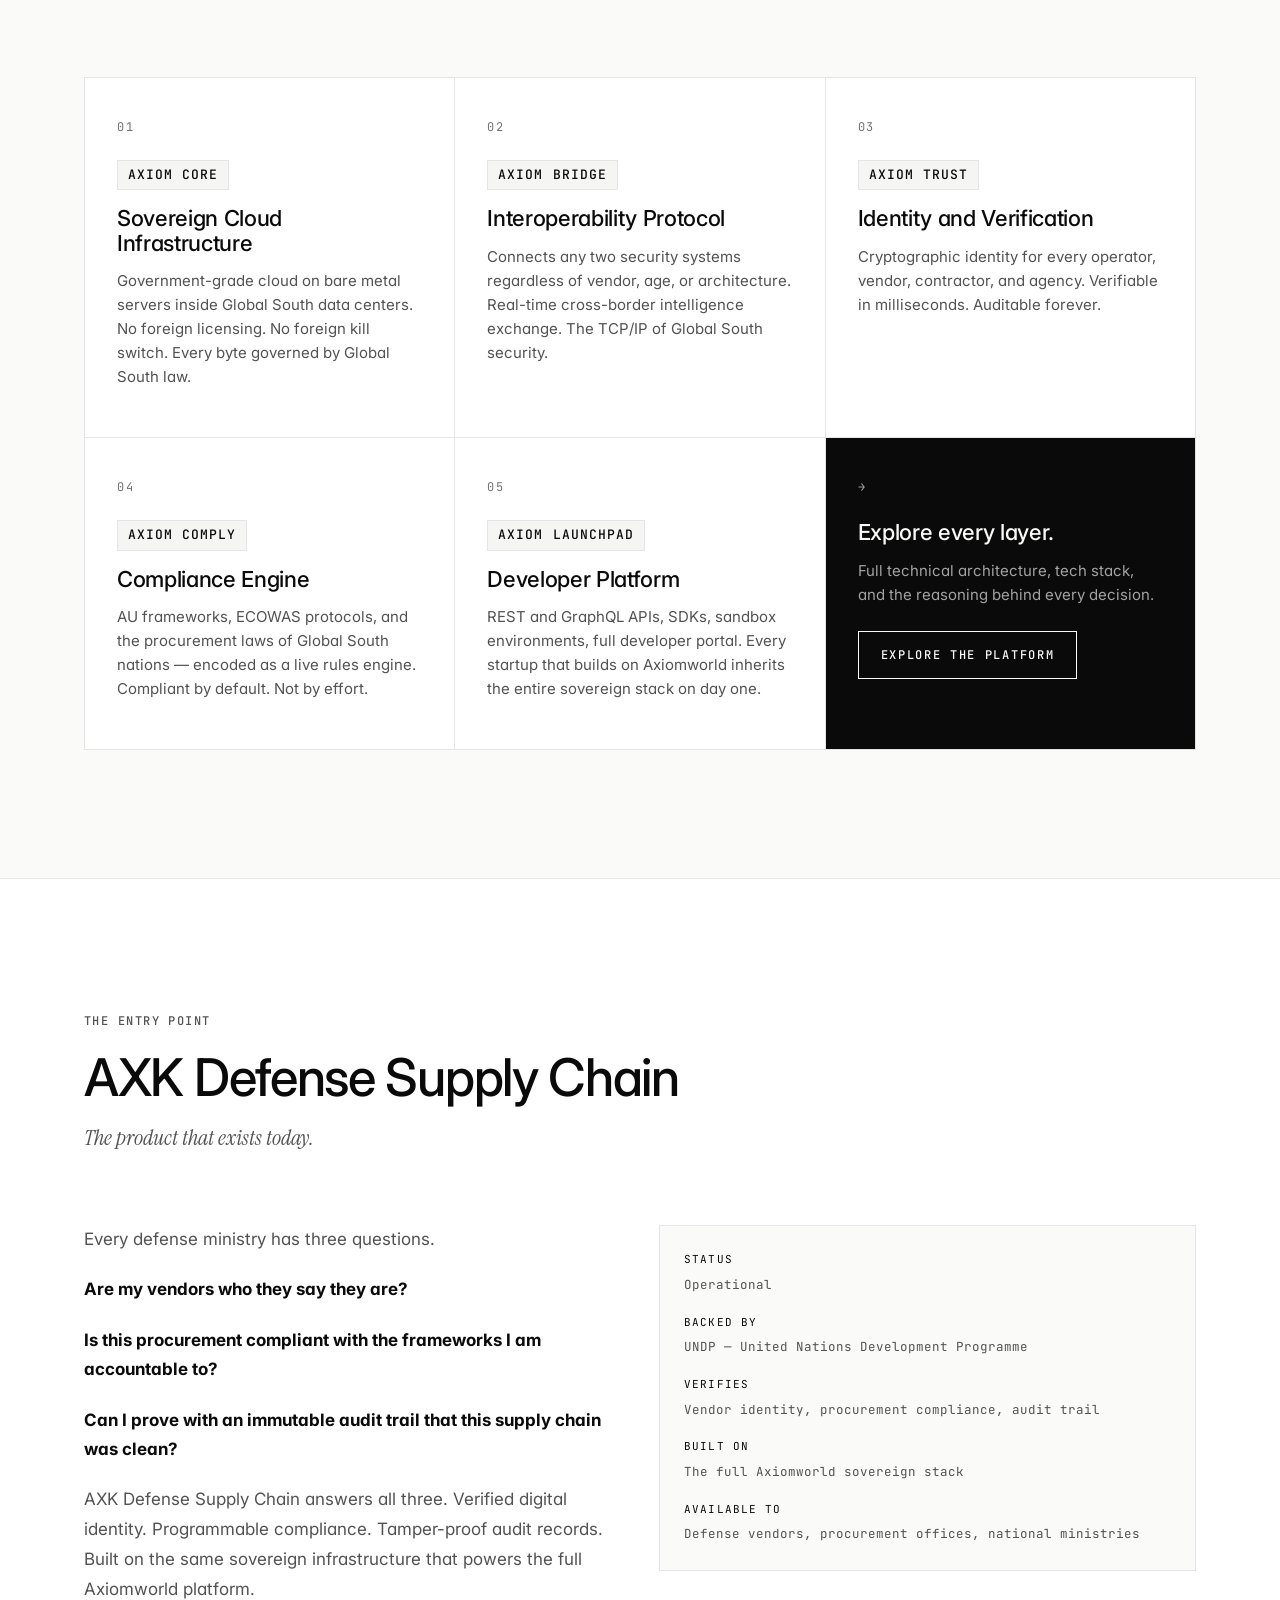
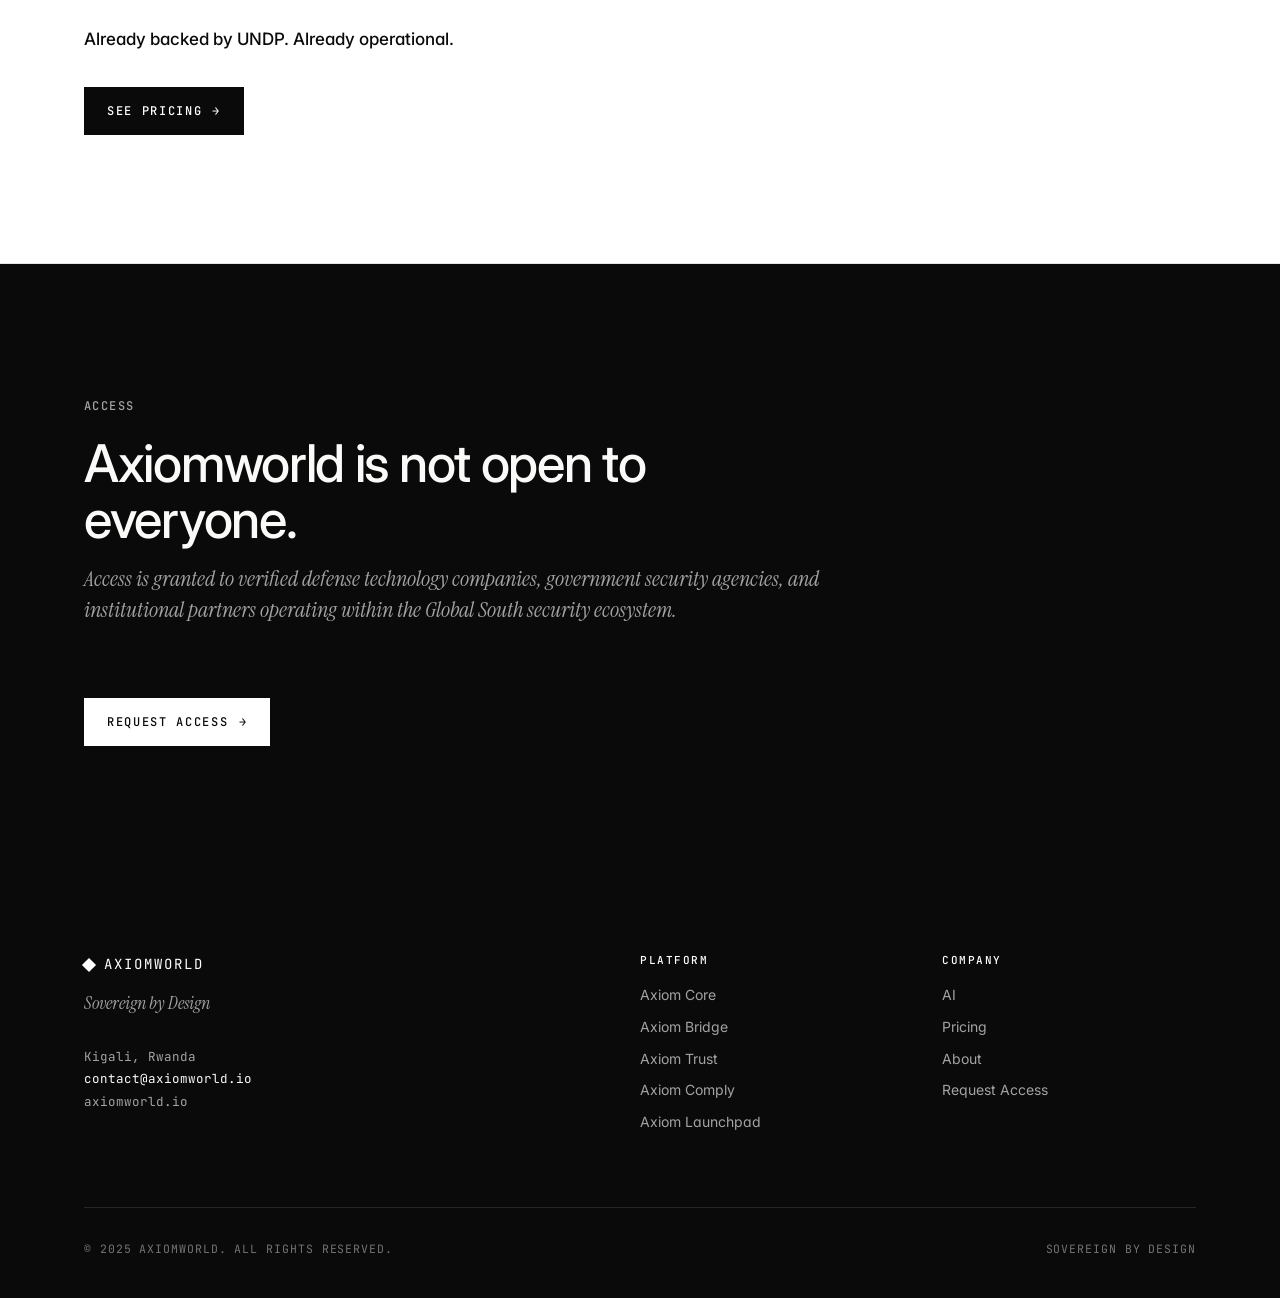
==== commit b644460c: "Reposition site from Africa to Global South" ====
--- a/index.html
+++ b/index.html
@@ -4,7 +4,7 @@
 <meta charset="utf-8" />
 <meta name="viewport" content="width=device-width,initial-scale=1" />
 <title>Axiomworld — Sovereign Defense Infrastructure</title>
-<meta name="description" content="The sovereign infrastructure platform African defense is built on. Five layers. One foundation. Sovereign by design." />
+<meta name="description" content="The sovereign infrastructure platform Global South defense is built on. Five layers. One foundation. Sovereign by design." />
 <link rel="preconnect" href="https://fonts.googleapis.com" />
 <link rel="preconnect" href="https://fonts.gstatic.com" crossorigin />
 <link href="https://fonts.googleapis.com/css2?family=Inter:wght@400;500;600;700&family=JetBrains+Mono:wght@400;500&family=Instrument+Serif:ital@0;1&display=swap" rel="stylesheet" />
@@ -42,7 +42,7 @@
       <span class="dot"></span>
       <span>Founded 2025</span>
     </div>
-    <h1 class="hero-title">The sovereign infrastructure platform African defense <em>is built on.</em></h1>
+    <h1 class="hero-title">The sovereign infrastructure platform Global South defense <em>is built on.</em></h1>
     <div class="hero-sub">Sovereign by Design</div>
     <div class="hero-actions">
       <a href="request-access.html" class="btn">Request Access <span class="arrow">→</span></a>
@@ -55,14 +55,14 @@
   <div class="container">
     <div class="section-head">
       <span class="eyebrow">The Problem</span>
-      <h2 class="section-title">Africa spends $50 billion on defense every year. Every dollar runs on foreign infrastructure.</h2>
+      <h2 class="section-title">The Global South spends $50 billion on defense every year. Every dollar runs on foreign infrastructure.</h2>
       <p class="section-kicker">That is not security. That is dependency.</p>
     </div>
 
     <div class="stats-grid">
       <div class="stat">
         <div class="stat-num">$50B+</div>
-        <div class="stat-label">Annual African defense spending</div>
+        <div class="stat-label">Annual Global South defense spending</div>
         <div class="stat-desc">Every dollar governed by foreign law, on foreign servers, under foreign control.</div>
       </div>
       <div class="stat">
@@ -73,11 +73,11 @@
       <div class="stat">
         <div class="stat-num">27<span style="font-size:0.5em; color: var(--text-muted);"> mo</span></div>
         <div class="stat-label">Average defense procurement cycle</div>
-        <div class="stat-desc">A structural death sentence for any vendor with a world-class product in Sub-Saharan Africa.</div>
+        <div class="stat-desc">A structural death sentence for any vendor with a world-class product in the Global South.</div>
       </div>
       <div class="stat">
         <div class="stat-num">0</div>
-        <div class="stat-label">African-built sovereign defense platforms</div>
+        <div class="stat-label">Global South-built sovereign defense platforms</div>
         <div class="stat-desc">Not one. Until now.</div>
       </div>
     </div>
@@ -90,8 +90,8 @@
     <div class="statement-body">
       <p>Axiomworld does not build weapons. It does not compete for intelligence contracts. It does not embed itself inside government operations.</p>
       <p>It builds the foundation.</p>
-      <p>The data layer. The identity system. The compliance engine. The interoperability stack. Every African defense company, every government security agency, every intelligence institution — they all run on top of it.</p>
-      <p class="muted">AWS did not compete with the companies built on its cloud. It powered them. It became indispensable to them. Axiomworld does that for African defense.</p>
+      <p>The data layer. The identity system. The compliance engine. The interoperability stack. Every Global South defense company, every government security agency, every intelligence institution — they all run on top of it.</p>
+      <p class="muted">AWS did not compete with the companies built on its cloud. It powered them. It became indispensable to them. Axiomworld does that for Global South defense.</p>
     </div>
   </div>
 </section>
@@ -108,13 +108,13 @@
         <div class="layer-num">01</div>
         <span class="layer-code">AXIOM CORE</span>
         <h3 class="layer-title">Sovereign Cloud Infrastructure</h3>
-        <p class="layer-desc">Government-grade cloud on bare metal servers inside African data centers. No foreign licensing. No foreign kill switch. Every byte governed by African law.</p>
+        <p class="layer-desc">Government-grade cloud on bare metal servers inside Global South data centers. No foreign licensing. No foreign kill switch. Every byte governed by Global South law.</p>
       </div>
       <div class="layer">
         <div class="layer-num">02</div>
         <span class="layer-code">AXIOM BRIDGE</span>
         <h3 class="layer-title">Interoperability Protocol</h3>
-        <p class="layer-desc">Connects any two security systems regardless of vendor, age, or architecture. Real-time cross-border intelligence exchange. The TCP/IP of African security.</p>
+        <p class="layer-desc">Connects any two security systems regardless of vendor, age, or architecture. Real-time cross-border intelligence exchange. The TCP/IP of Global South security.</p>
       </div>
       <div class="layer">
         <div class="layer-num">03</div>
@@ -126,7 +126,7 @@
         <div class="layer-num">04</div>
         <span class="layer-code">AXIOM COMPLY</span>
         <h3 class="layer-title">Compliance Engine</h3>
-        <p class="layer-desc">AU frameworks, ECOWAS protocols, and the procurement laws of all 54 African nations — encoded as a live rules engine. Compliant by default. Not by effort.</p>
+        <p class="layer-desc">AU frameworks, ECOWAS protocols, and the procurement laws of Global South nations — encoded as a live rules engine. Compliant by default. Not by effort.</p>
       </div>
       <div class="layer">
         <div class="layer-num">05</div>
@@ -195,7 +195,7 @@
     <div class="section-head">
       <span class="eyebrow">Access</span>
       <h2 class="section-title">Axiomworld is not open to everyone.</h2>
-      <p class="section-kicker" style="color:#a3a3a3;">Access is granted to verified defense technology companies, government security agencies, and institutional partners operating within the African security ecosystem.</p>
+      <p class="section-kicker" style="color:#a3a3a3;">Access is granted to verified defense technology companies, government security agencies, and institutional partners operating within the Global South security ecosystem.</p>
     </div>
     <a href="request-access.html" class="btn" style="background:#fff; color:var(--text); border-color:#fff;">Request Access <span class="arrow">→</span></a>
   </div>
